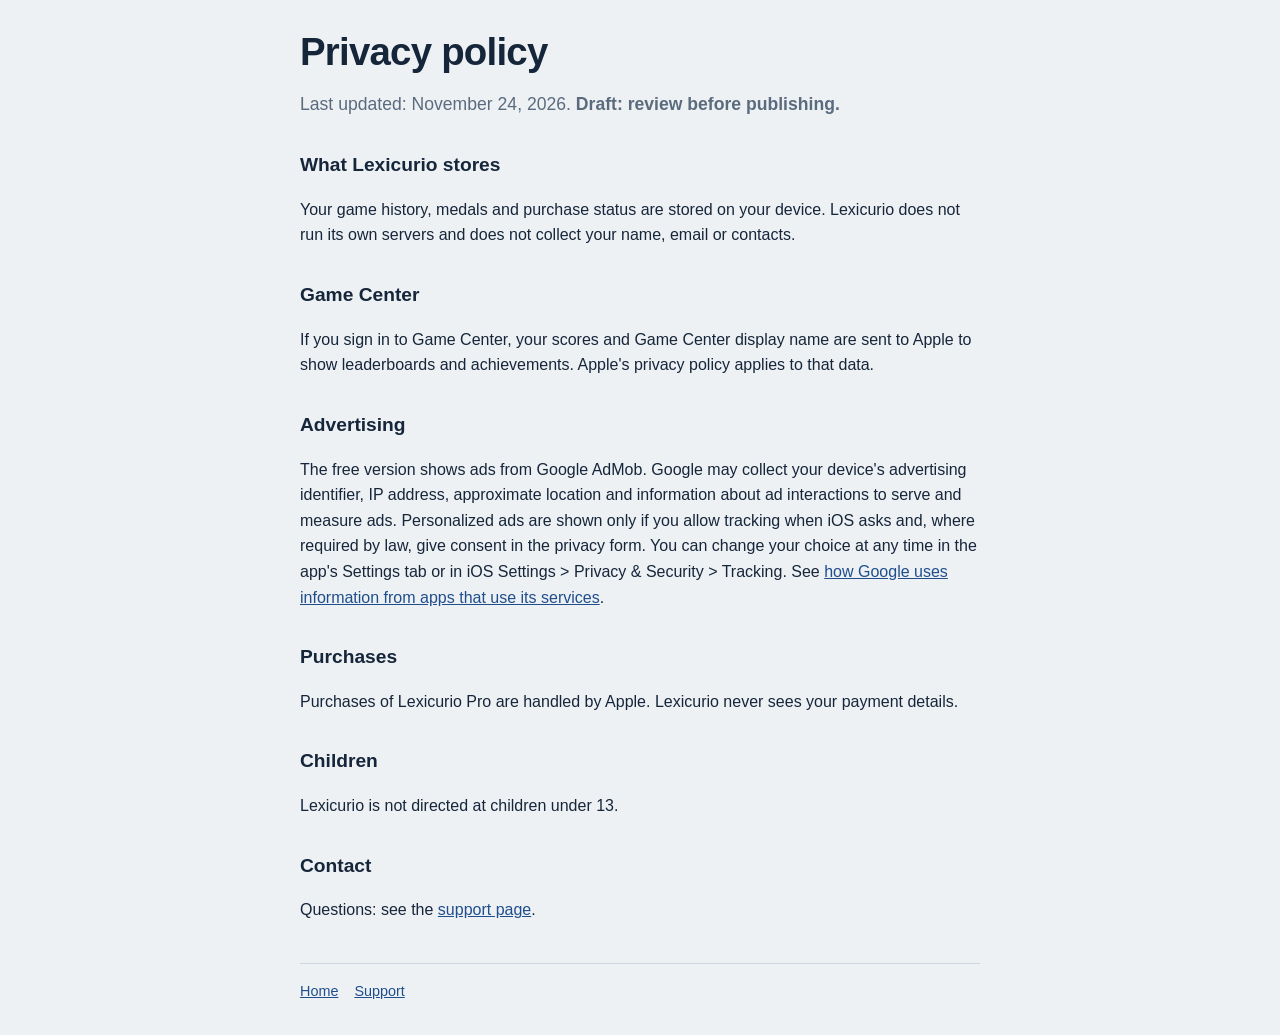
==== docs/privacy.html @ 47698795 "Lexicurio iOS app: game, AdMob ads, Pro upgrade, Game Center, Pages site Co-Authored-By: Claude Opus" ====
<!doctype html>
<html lang="en"><head><meta charset="utf-8"><meta name="viewport" content="width=device-width,initial-scale=1">
<title>Lexicurio Privacy Policy</title><link rel="stylesheet" href="style.css"></head>
<body><main>
<h1>Privacy policy</h1>
<p class="lede">Last updated: November 24, 2026. <strong>Draft: review before publishing.</strong></p>
<h2>What Lexicurio stores</h2>
<p>Your game history, medals and purchase status are stored on your device. Lexicurio does not run its own servers and does not collect your name, email or contacts.</p>
<h2>Game Center</h2>
<p>If you sign in to Game Center, your scores and Game Center display name are sent to Apple to show leaderboards and achievements. Apple's privacy policy applies to that data.</p>
<h2>Advertising</h2>
<p>The free version shows ads from Google AdMob. Google may collect your device's advertising identifier, IP address, approximate location and information about ad interactions to serve and measure ads. Personalized ads are shown only if you allow tracking when iOS asks and, where required by law, give consent in the privacy form. You can change your choice at any time in the app's Settings tab or in iOS Settings &gt; Privacy &amp; Security &gt; Tracking. See <a href="https://policies.google.com/technologies/partner-sites">how Google uses information from apps that use its services</a>.</p>
<h2>Purchases</h2>
<p>Purchases of Lexicurio Pro are handled by Apple. Lexicurio never sees your payment details.</p>
<h2>Children</h2>
<p>Lexicurio is not directed at children under 13.</p>
<h2>Contact</h2>
<p>Questions: see the <a href="support.html">support page</a>.</p>
<nav><a href="index.html">Home</a><a href="support.html">Support</a></nav>
</main></body></html>
---- docs/style.css ----
:root{--bg:#eef1f4;--paper:#fbfcfd;--ink:#16263a;--muted:#5b6b7e;--accent:#1f4e8c;--line:#cdd5de}
@media (prefers-color-scheme:dark){:root{--bg:#0f1722;--paper:#182333;--ink:#e6edf5;--muted:#93a3b6;--accent:#6ea3e6;--line:#2a3a4f}}
*{box-sizing:border-box}
body{margin:0;background:var(--bg);color:var(--ink);font:16px/1.6 -apple-system,BlinkMacSystemFont,"Segoe UI",Inter,sans-serif;padding:32px max(16px,env(safe-area-inset-left))}
main{max-width:680px;margin:0 auto}
h1{font-size:2.4rem;line-height:1.05;margin:0 0 8px;letter-spacing:-.02em}
h2{margin-top:2rem;font-size:1.2rem}
a{color:var(--accent)}
.lede{color:var(--muted);font-size:1.1rem}
.rack{display:grid;grid-template-columns:repeat(7,1fr);gap:6px;margin:24px 0}
.rack div{background:var(--paper);border:1px solid var(--line);border-radius:4px;padding:10px 2px;text-align:center;font:600 .8rem ui-monospace,Menlo,monospace}
nav{display:flex;gap:16px;margin-top:40px;padding-top:16px;border-top:1px solid var(--line);font-size:.9rem}
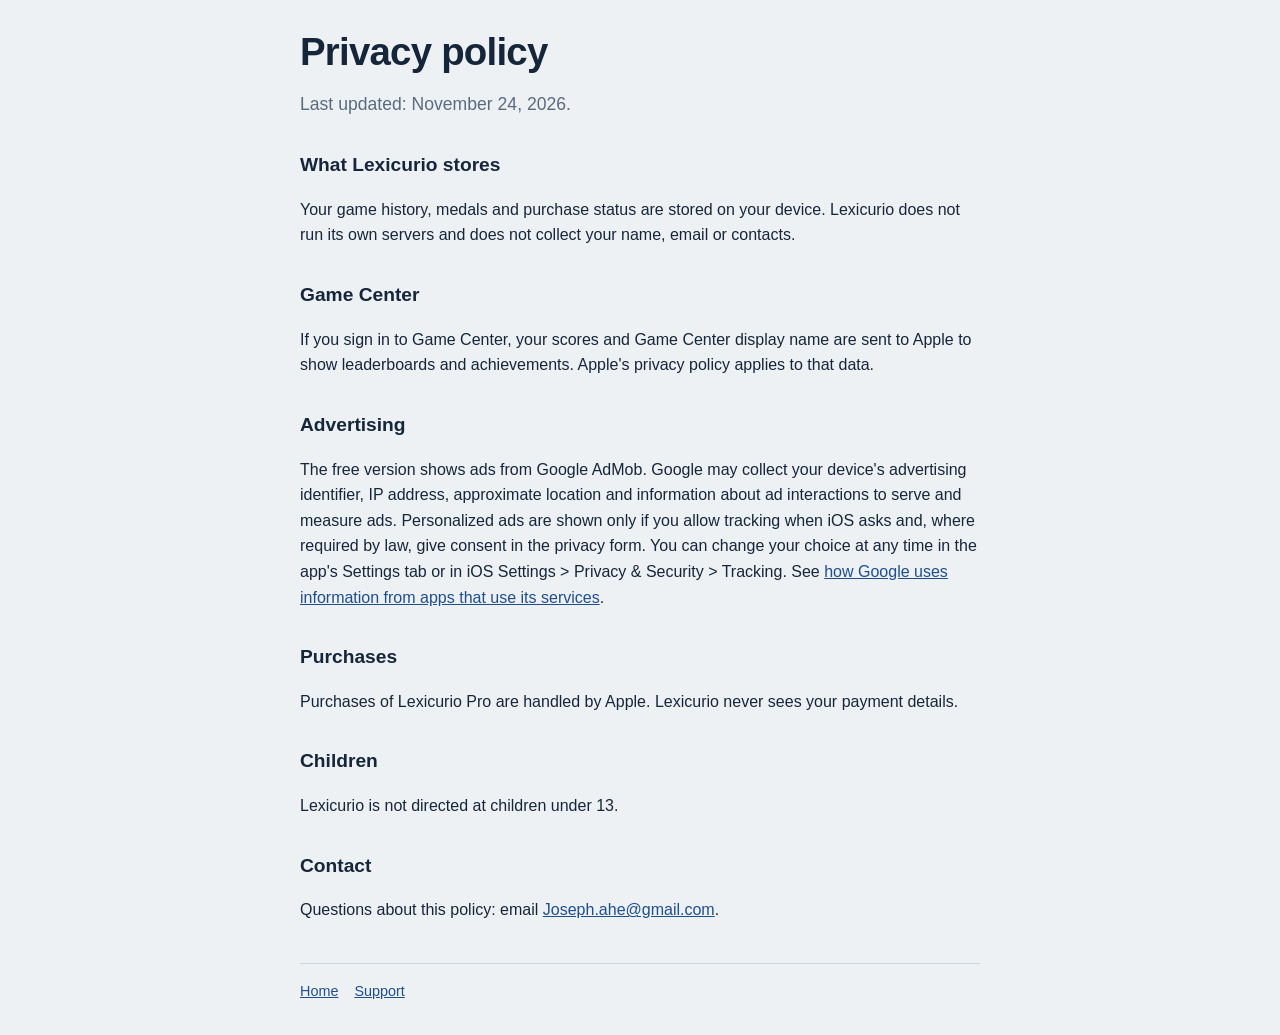
==== commit d111fa05: "Add support email to the support and privacy pages Co-Authored-By: Claude Opus 5.5 <noreply@anthropi" ====
--- a/docs/privacy.html
+++ b/docs/privacy.html
@@ -3,7 +3,7 @@
 <title>Lexicurio Privacy Policy</title><link rel="stylesheet" href="style.css"></head>
 <body><main>
 <h1>Privacy policy</h1>
-<p class="lede">Last updated: November 24, 2026. <strong>Draft: review before publishing.</strong></p>
+<p class="lede">Last updated: November 24, 2026.</p>
 <h2>What Lexicurio stores</h2>
 <p>Your game history, medals and purchase status are stored on your device. Lexicurio does not run its own servers and does not collect your name, email or contacts.</p>
 <h2>Game Center</h2>
@@ -15,6 +15,6 @@
 <h2>Children</h2>
 <p>Lexicurio is not directed at children under 13.</p>
 <h2>Contact</h2>
-<p>Questions: see the <a href="support.html">support page</a>.</p>
+<p>Questions about this policy: email <a href="mailto:Joseph.ahe@gmail.com">Joseph.ahe@gmail.com</a>.</p>
 <nav><a href="index.html">Home</a><a href="support.html">Support</a></nav>
 </main></body></html>
